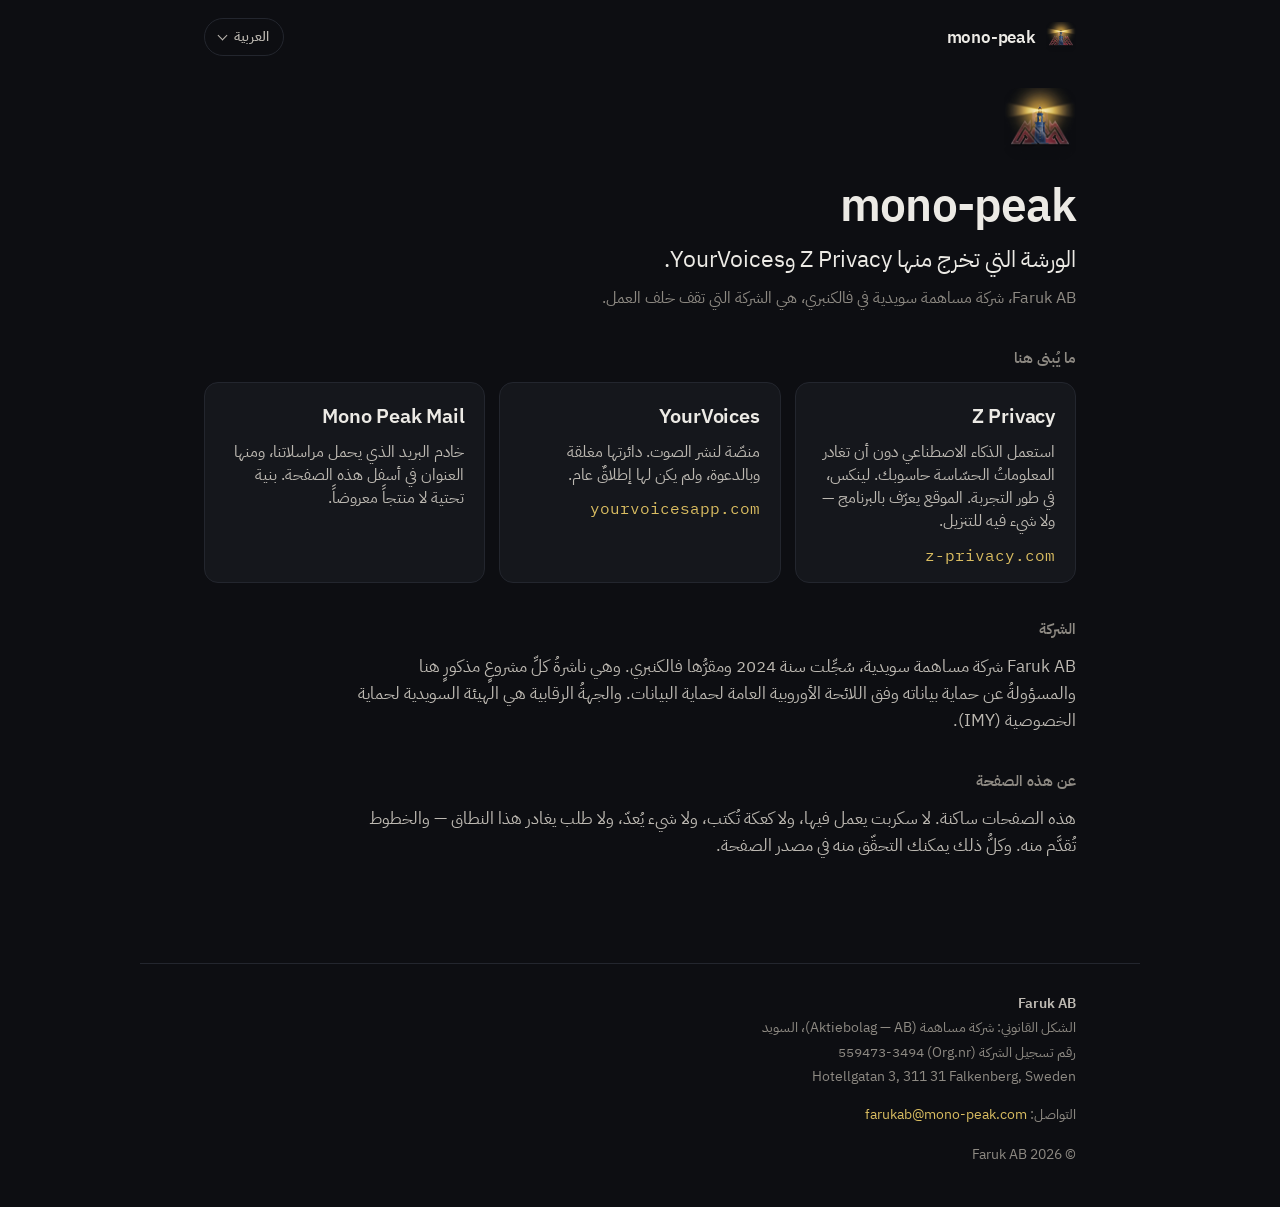
==== site/ar/index.html @ 81254106 "mono-peak.com: the company's front door, in four languages Faruk AB is the company, mono-peak is the" ====
<!doctype html>
<html lang="ar" dir="rtl">
<head>
<meta charset="utf-8">
<meta name="viewport" content="width=device-width, initial-scale=1">
<title>mono-peak — الورشة التي تخرج منها Z Privacy وYourVoices</title>
<meta name="description" content="mono-peak هو الاسم الذي يُبنى تحته العمل. Faruk AB، شركة مساهمة سويدية في فالكنبري، هي الشركة التي تقف خلف Z Privacy وYourVoices.">
<meta name="referrer" content="no-referrer">
<link rel="icon" href="../assets/logo-mark-32.png" sizes="32x32" type="image/png">
<link rel="icon" href="../assets/logo-mark-64.png" sizes="64x64" type="image/png">
<link rel="apple-touch-icon" href="../assets/logo-mark-180.png">
<link rel="stylesheet" href="../assets/fonts.css">
<link rel="stylesheet" href="../assets/site.css">
<link rel="canonical" href="https://mono-peak.com/ar/">
<link rel="alternate" hreflang="sv" href="/sv/">
<link rel="alternate" hreflang="en" href="/en/">
<link rel="alternate" hreflang="de" href="/de/">
<link rel="alternate" hreflang="ar" href="/ar/">
<link rel="alternate" hreflang="x-default" href="/">
</head>
<body>
<header class="top">
  <a class="mark" href="/ar/"><span class="mi"><img src="../assets/logo-mark-192.png" width="50" height="50" alt="" aria-hidden="true"></span><span class="wm" lang="en" dir="ltr">mono-peak</span></a>
  <nav class="menus" aria-label="اللغة">
    <details class="menu" name="topmenu">
      <summary lang="ar">العربية</summary>
      <div class="menu-panel"><a class="menu-item" href="/sv/" lang="sv" hreflang="sv">Svenska</a><a class="menu-item" href="/en/" lang="en" hreflang="en">English</a><a class="menu-item" href="/de/" lang="de" hreflang="de">Deutsch</a><a class="menu-item on" href="/ar/" lang="ar" hreflang="ar" dir="rtl" aria-current="page">العربية</a></div>
    </details>
  </nav>
</header>
<main>
<section class="hero">
  <span class="hero-mark"><img src="../assets/logo-mark-512.png" width="120" height="120" alt="mono-peak"></span>
  <h1 lang="en">mono-peak</h1>
  <p class="hero-idea">الورشة التي تخرج منها Z Privacy وYourVoices.</p>
  <p class="hero-word">‏Faruk AB، شركة مساهمة سويدية في فالكنبري، هي الشركة التي تقف خلف العمل.</p>
</section>
<section id="projects">
  <h2>ما يُبنى هنا</h2>
  <div class="projs">
  <article class="proj">
    <h3><a href="https://z-privacy.com/" rel="noopener">Z Privacy</a></h3>
    <p>استعمل الذكاء الاصطناعي دون أن تغادر المعلوماتُ الحسّاسة حاسوبك. لينكس، في طور التجربة. الموقع يعرّف بالبرنامج — ولا شيء فيه للتنزيل.</p>
    <p class="where"><a href="https://z-privacy.com/" rel="noopener" dir="ltr">z-privacy.com</a></p>
  </article>
  <article class="proj">
    <h3><a href="https://yourvoicesapp.com/" rel="noopener">YourVoices</a></h3>
    <p>منصّة لنشر الصوت. دائرتها مغلقة وبالدعوة، ولم يكن لها إطلاقٌ عام.</p>
    <p class="where"><a href="https://yourvoicesapp.com/" rel="noopener" dir="ltr">yourvoicesapp.com</a></p>
  </article>
  <article class="proj">
    <h3>Mono Peak Mail</h3>
    <p>خادم البريد الذي يحمل مراسلاتنا، ومنها العنوان في أسفل هذه الصفحة. بنية تحتية لا منتجاً معروضاً.</p>
  </article>
  </div>
</section>
<section id="company">
  <h2>الشركة</h2>
  <p class="lead">‏Faruk AB شركة مساهمة سويدية، سُجِّلت سنة 2024 ومقرُّها فالكنبري. وهي ناشرةُ كلِّ مشروعٍ مذكورٍ هنا والمسؤولةُ عن حماية بياناته وفق اللائحة الأوروبية العامة لحماية البيانات. والجهةُ الرقابية هي الهيئة السويدية لحماية الخصوصية (IMY).</p>
</section>
<section id="thissite">
  <h2>عن هذه الصفحة</h2>
  <p class="lead">هذه الصفحات ساكنة. لا سكربت يعمل فيها، ولا كعكة تُكتب، ولا شيء يُعدّ، ولا طلب يغادر هذا النطاق — والخطوط تُقدَّم منه. وكلُّ ذلك يمكنك التحقّق منه في مصدر الصفحة.</p>
</section>
</main>
<footer>
  <div class="legal"><div>Faruk AB</div><div>الشكل القانوني: شركة مساهمة (Aktiebolag — AB)، السويد</div><div>رقم تسجيل الشركة (Org.nr) 559473-3494</div><div>Hotellgatan 3, 311 31 Falkenberg, Sweden</div></div>
  <p class="legal-contact">التواصل: <a href="mailto:farukab@mono-peak.com" dir="ltr">farukab@mono-peak.com</a></p>
  <p class="copy">© 2026 Faruk AB</p>
</footer>
</body>
</html>
---- site/assets/fonts.css ----
/* Self-hosted. Generated from Google Fonts CSS, then every file fetched and
   rewritten to a local path: this page makes no request to any third party.
   Newsreader, IBM Plex Sans, IBM Plex Sans Arabic, IBM Plex Mono — SIL Open Font License 1.1. */
/* vietnamese */
@font-face {
  font-family: 'Newsreader';
  font-style: normal;
  font-weight: 400;
  font-display: swap;
  src: url(./fonts/cY9AfjOCX1hbuyalUrK439HyjJBG-1c520e8540.woff2) format('woff2');
  unicode-range: U+0102-0103, U+0110-0111, U+0128-0129, U+0168-0169, U+01A0-01A1, U+01AF-01B0, U+0300-0301, U+0303-0304, U+0308-0309, U+0323, U+0329, U+1EA0-1EF9, U+20AB;
}
/* latin-ext */
@font-face {
  font-family: 'Newsreader';
  font-style: normal;
  font-weight: 400;
  font-display: swap;
  src: url(./fonts/cY9AfjOCX1hbuyalUrK439DyjJBG-a6a2a4bf8d.woff2) format('woff2');
  unicode-range: U+0100-02BA, U+02BD-02C5, U+02C7-02CC, U+02CE-02D7, U+02DD-02FF, U+0304, U+0308, U+0329, U+1D00-1DBF, U+1E00-1E9F, U+1EF2-1EFF, U+2020, U+20A0-20AB, U+20AD-20C0, U+2113, U+2C60-2C7F, U+A720-A7FF;
}
/* latin */
@font-face {
  font-family: 'Newsreader';
  font-style: normal;
  font-weight: 400;
  font-display: swap;
  src: url(./fonts/cY9AfjOCX1hbuyalUrK4397yjA-f24c321523.woff2) format('woff2');
  unicode-range: U+0000-00FF, U+0131, U+0152-0153, U+02BB-02BC, U+02C6, U+02DA, U+02DC, U+0304, U+0308, U+0329, U+2000-206F, U+20AC, U+2122, U+2191, U+2193, U+2212, U+2215, U+FEFF, U+FFFD;
}
/* vietnamese */
@font-face {
  font-family: 'Newsreader';
  font-style: normal;
  font-weight: 600;
  font-display: swap;
  src: url(./fonts/cY9AfjOCX1hbuyalUrK439HyjJBG-1c520e8540.woff2) format('woff2');
  unicode-range: U+0102-0103, U+0110-0111, U+0128-0129, U+0168-0169, U+01A0-01A1, U+01AF-01B0, U+0300-0301, U+0303-0304, U+0308-0309, U+0323, U+0329, U+1EA0-1EF9, U+20AB;
}
/* latin-ext */
@font-face {
  font-family: 'Newsreader';
  font-style: normal;
  font-weight: 600;
  font-display: swap;
  src: url(./fonts/cY9AfjOCX1hbuyalUrK439DyjJBG-a6a2a4bf8d.woff2) format('woff2');
  unicode-range: U+0100-02BA, U+02BD-02C5, U+02C7-02CC, U+02CE-02D7, U+02DD-02FF, U+0304, U+0308, U+0329, U+1D00-1DBF, U+1E00-1E9F, U+1EF2-1EFF, U+2020, U+20A0-20AB, U+20AD-20C0, U+2113, U+2C60-2C7F, U+A720-A7FF;
}
/* latin */
@font-face {
  font-family: 'Newsreader';
  font-style: normal;
  font-weight: 600;
  font-display: swap;
  src: url(./fonts/cY9AfjOCX1hbuyalUrK4397yjA-f24c321523.woff2) format('woff2');
  unicode-range: U+0000-00FF, U+0131, U+0152-0153, U+02BB-02BC, U+02C6, U+02DA, U+02DC, U+0304, U+0308, U+0329, U+2000-206F, U+20AC, U+2122, U+2191, U+2193, U+2212, U+2215, U+FEFF, U+FFFD;
}

/* cyrillic-ext */
@font-face {
  font-family: 'IBM Plex Sans';
  font-style: normal;
  font-weight: 400;
  font-stretch: 100%;
  font-display: swap;
  src: url(./fonts/zYXzKVElMYYaJe8bpLHnCwDKr932-G7dytD-Dmu1syxTKYbABA-a6dd227681.woff2) format('woff2');
  unicode-range: U+0460-052F, U+1C80-1C8A, U+20B4, U+2DE0-2DFF, U+A640-A69F, U+FE2E-FE2F;
}
/* cyrillic */
@font-face {
  font-family: 'IBM Plex Sans';
  font-style: normal;
  font-weight: 400;
  font-stretch: 100%;
  font-display: swap;
  src: url(./fonts/zYXzKVElMYYaJe8bpLHnCwDKr932-G7dytD-Dmu1syxaKYbABA-0564cf0e90.woff2) format('woff2');
  unicode-range: U+0301, U+0400-045F, U+0490-0491, U+04B0-04B1, U+2116;
}
/* greek */
@font-face {
  font-family: 'IBM Plex Sans';
  font-style: normal;
  font-weight: 400;
  font-stretch: 100%;
  font-display: swap;
  src: url(./fonts/zYXzKVElMYYaJe8bpLHnCwDKr932-G7dytD-Dmu1syxdKYbABA-92e63ec106.woff2) format('woff2');
  unicode-range: U+0370-0377, U+037A-037F, U+0384-038A, U+038C, U+038E-03A1, U+03A3-03FF;
}
/* vietnamese */
@font-face {
  font-family: 'IBM Plex Sans';
  font-style: normal;
  font-weight: 400;
  font-stretch: 100%;
  font-display: swap;
  src: url(./fonts/zYXzKVElMYYaJe8bpLHnCwDKr932-G7dytD-Dmu1syxRKYbABA-c73940f4fb.woff2) format('woff2');
  unicode-range: U+0102-0103, U+0110-0111, U+0128-0129, U+0168-0169, U+01A0-01A1, U+01AF-01B0, U+0300-0301, U+0303-0304, U+0308-0309, U+0323, U+0329, U+1EA0-1EF9, U+20AB;
}
/* latin-ext */
@font-face {
  font-family: 'IBM Plex Sans';
  font-style: normal;
  font-weight: 400;
  font-stretch: 100%;
  font-display: swap;
  src: url(./fonts/zYXzKVElMYYaJe8bpLHnCwDKr932-G7dytD-Dmu1syxQKYbABA-632855d1d7.woff2) format('woff2');
  unicode-range: U+0100-02BA, U+02BD-02C5, U+02C7-02CC, U+02CE-02D7, U+02DD-02FF, U+0304, U+0308, U+0329, U+1D00-1DBF, U+1E00-1E9F, U+1EF2-1EFF, U+2020, U+20A0-20AB, U+20AD-20C0, U+2113, U+2C60-2C7F, U+A720-A7FF;
}
/* latin */
@font-face {
  font-family: 'IBM Plex Sans';
  font-style: normal;
  font-weight: 400;
  font-stretch: 100%;
  font-display: swap;
  src: url(./fonts/zYXzKVElMYYaJe8bpLHnCwDKr932-G7dytD-Dmu1syxeKYY-868a235a9c.woff2) format('woff2');
  unicode-range: U+0000-00FF, U+0131, U+0152-0153, U+02BB-02BC, U+02C6, U+02DA, U+02DC, U+0304, U+0308, U+0329, U+2000-206F, U+20AC, U+2122, U+2191, U+2193, U+2212, U+2215, U+FEFF, U+FFFD;
}
/* cyrillic-ext */
@font-face {
  font-family: 'IBM Plex Sans';
  font-style: normal;
  font-weight: 500;
  font-stretch: 100%;
  font-display: swap;
  src: url(./fonts/zYXzKVElMYYaJe8bpLHnCwDKr932-G7dytD-Dmu1syxTKYbABA-a6dd227681.woff2) format('woff2');
  unicode-range: U+0460-052F, U+1C80-1C8A, U+20B4, U+2DE0-2DFF, U+A640-A69F, U+FE2E-FE2F;
}
/* cyrillic */
@font-face {
  font-family: 'IBM Plex Sans';
  font-style: normal;
  font-weight: 500;
  font-stretch: 100%;
  font-display: swap;
  src: url(./fonts/zYXzKVElMYYaJe8bpLHnCwDKr932-G7dytD-Dmu1syxaKYbABA-0564cf0e90.woff2) format('woff2');
  unicode-range: U+0301, U+0400-045F, U+0490-0491, U+04B0-04B1, U+2116;
}
/* greek */
@font-face {
  font-family: 'IBM Plex Sans';
  font-style: normal;
  font-weight: 500;
  font-stretch: 100%;
  font-display: swap;
  src: url(./fonts/zYXzKVElMYYaJe8bpLHnCwDKr932-G7dytD-Dmu1syxdKYbABA-92e63ec106.woff2) format('woff2');
  unicode-range: U+0370-0377, U+037A-037F, U+0384-038A, U+038C, U+038E-03A1, U+03A3-03FF;
}
/* vietnamese */
@font-face {
  font-family: 'IBM Plex Sans';
  font-style: normal;
  font-weight: 500;
  font-stretch: 100%;
  font-display: swap;
  src: url(./fonts/zYXzKVElMYYaJe8bpLHnCwDKr932-G7dytD-Dmu1syxRKYbABA-c73940f4fb.woff2) format('woff2');
  unicode-range: U+0102-0103, U+0110-0111, U+0128-0129, U+0168-0169, U+01A0-01A1, U+01AF-01B0, U+0300-0301, U+0303-0304, U+0308-0309, U+0323, U+0329, U+1EA0-1EF9, U+20AB;
}
/* latin-ext */
@font-face {
  font-family: 'IBM Plex Sans';
  font-style: normal;
  font-weight: 500;
  font-stretch: 100%;
  font-display: swap;
  src: url(./fonts/zYXzKVElMYYaJe8bpLHnCwDKr932-G7dytD-Dmu1syxQKYbABA-632855d1d7.woff2) format('woff2');
  unicode-range: U+0100-02BA, U+02BD-02C5, U+02C7-02CC, U+02CE-02D7, U+02DD-02FF, U+0304, U+0308, U+0329, U+1D00-1DBF, U+1E00-1E9F, U+1EF2-1EFF, U+2020, U+20A0-20AB, U+20AD-20C0, U+2113, U+2C60-2C7F, U+A720-A7FF;
}
/* latin */
@font-face {
  font-family: 'IBM Plex Sans';
  font-style: normal;
  font-weight: 500;
  font-stretch: 100%;
  font-display: swap;
  src: url(./fonts/zYXzKVElMYYaJe8bpLHnCwDKr932-G7dytD-Dmu1syxeKYY-868a235a9c.woff2) format('woff2');
  unicode-range: U+0000-00FF, U+0131, U+0152-0153, U+02BB-02BC, U+02C6, U+02DA, U+02DC, U+0304, U+0308, U+0329, U+2000-206F, U+20AC, U+2122, U+2191, U+2193, U+2212, U+2215, U+FEFF, U+FFFD;
}
/* cyrillic-ext */
@font-face {
  font-family: 'IBM Plex Sans';
  font-style: normal;
  font-weight: 600;
  font-stretch: 100%;
  font-display: swap;
  src: url(./fonts/zYXzKVElMYYaJe8bpLHnCwDKr932-G7dytD-Dmu1syxTKYbABA-a6dd227681.woff2) format('woff2');
  unicode-range: U+0460-052F, U+1C80-1C8A, U+20B4, U+2DE0-2DFF, U+A640-A69F, U+FE2E-FE2F;
}
/* cyrillic */
@font-face {
  font-family: 'IBM Plex Sans';
  font-style: normal;
  font-weight: 600;
  font-stretch: 100%;
  font-display: swap;
  src: url(./fonts/zYXzKVElMYYaJe8bpLHnCwDKr932-G7dytD-Dmu1syxaKYbABA-0564cf0e90.woff2) format('woff2');
  unicode-range: U+0301, U+0400-045F, U+0490-0491, U+04B0-04B1, U+2116;
}
/* greek */
@font-face {
  font-family: 'IBM Plex Sans';
  font-style: normal;
  font-weight: 600;
  font-stretch: 100%;
  font-display: swap;
  src: url(./fonts/zYXzKVElMYYaJe8bpLHnCwDKr932-G7dytD-Dmu1syxdKYbABA-92e63ec106.woff2) format('woff2');
  unicode-range: U+0370-0377, U+037A-037F, U+0384-038A, U+038C, U+038E-03A1, U+03A3-03FF;
}
/* vietnamese */
@font-face {
  font-family: 'IBM Plex Sans';
  font-style: normal;
  font-weight: 600;
  font-stretch: 100%;
  font-display: swap;
  src: url(./fonts/zYXzKVElMYYaJe8bpLHnCwDKr932-G7dytD-Dmu1syxRKYbABA-c73940f4fb.woff2) format('woff2');
  unicode-range: U+0102-0103, U+0110-0111, U+0128-0129, U+0168-0169, U+01A0-01A1, U+01AF-01B0, U+0300-0301, U+0303-0304, U+0308-0309, U+0323, U+0329, U+1EA0-1EF9, U+20AB;
}
/* latin-ext */
@font-face {
  font-family: 'IBM Plex Sans';
  font-style: normal;
  font-weight: 600;
  font-stretch: 100%;
  font-display: swap;
  src: url(./fonts/zYXzKVElMYYaJe8bpLHnCwDKr932-G7dytD-Dmu1syxQKYbABA-632855d1d7.woff2) format('woff2');
  unicode-range: U+0100-02BA, U+02BD-02C5, U+02C7-02CC, U+02CE-02D7, U+02DD-02FF, U+0304, U+0308, U+0329, U+1D00-1DBF, U+1E00-1E9F, U+1EF2-1EFF, U+2020, U+20A0-20AB, U+20AD-20C0, U+2113, U+2C60-2C7F, U+A720-A7FF;
}
/* latin */
@font-face {
  font-family: 'IBM Plex Sans';
  font-style: normal;
  font-weight: 600;
  font-stretch: 100%;
  font-display: swap;
  src: url(./fonts/zYXzKVElMYYaJe8bpLHnCwDKr932-G7dytD-Dmu1syxeKYY-868a235a9c.woff2) format('woff2');
  unicode-range: U+0000-00FF, U+0131, U+0152-0153, U+02BB-02BC, U+02C6, U+02DA, U+02DC, U+0304, U+0308, U+0329, U+2000-206F, U+20AC, U+2122, U+2191, U+2193, U+2212, U+2215, U+FEFF, U+FFFD;
}

/* arabic */
@font-face {
  font-family: 'IBM Plex Sans Arabic';
  font-style: normal;
  font-weight: 400;
  font-display: swap;
  src: url(./fonts/Qw3CZRtWPQCuHme67tEYUIx3Kh0PHR9N6Ys43PWrfQ-e55808264f.woff2) format('woff2');
  unicode-range: U+0600-06FF, U+0750-077F, U+0870-088E, U+0890-0891, U+0897-08E1, U+08E3-08FF, U+200C-200E, U+2010-2011, U+204F, U+2E41, U+FB50-FDFF, U+FE70-FE74, U+FE76-FEFC, U+102E0-102FB, U+10E60-10E7E, U+10EC2-10EC4, U+10EFC-10EFF, U+1EE00-1EE03, U+1EE05-1EE1F, U+1EE21-1EE22, U+1EE24, U+1EE27, U+1EE29-1EE32, U+1EE34-1EE37, U+1EE39, U+1EE3B, U+1EE42, U+1EE47, U+1EE49, U+1EE4B, U+1EE4D-1EE4F, U+1EE51-1EE52, U+1EE54, U+1EE57, U+1EE59, U+1EE5B, U+1EE5D, U+1EE5F, U+1EE61-1EE62, U+1EE64, U+1EE67-1EE6A, U+1EE6C-1EE72, U+1EE74-1EE77, U+1EE79-1EE7C, U+1EE7E, U+1EE80-1EE89, U+1EE8B-1EE9B, U+1EEA1-1EEA3, U+1EEA5-1EEA9, U+1EEAB-1EEBB, U+1EEF0-1EEF1;
}
/* cyrillic-ext */
@font-face {
  font-family: 'IBM Plex Sans Arabic';
  font-style: normal;
  font-weight: 400;
  font-display: swap;
  src: url(./fonts/Qw3CZRtWPQCuHme67tEYUIx3Kh0PHR9N6Ysw3PWrfQ-fe99832443.woff2) format('woff2');
  unicode-range: U+0460-052F, U+1C80-1C8A, U+20B4, U+2DE0-2DFF, U+A640-A69F, U+FE2E-FE2F;
}
/* latin-ext */
@font-face {
  font-family: 'IBM Plex Sans Arabic';
  font-style: normal;
  font-weight: 400;
  font-display: swap;
  src: url(./fonts/Qw3CZRtWPQCuHme67tEYUIx3Kh0PHR9N6Ysz3PWrfQ-a9185001b7.woff2) format('woff2');
  unicode-range: U+0100-02BA, U+02BD-02C5, U+02C7-02CC, U+02CE-02D7, U+02DD-02FF, U+0304, U+0308, U+0329, U+1D00-1DBF, U+1E00-1E9F, U+1EF2-1EFF, U+2020, U+20A0-20AB, U+20AD-20C0, U+2113, U+2C60-2C7F, U+A720-A7FF;
}
/* latin */
@font-face {
  font-family: 'IBM Plex Sans Arabic';
  font-style: normal;
  font-weight: 400;
  font-display: swap;
  src: url(./fonts/Qw3CZRtWPQCuHme67tEYUIx3Kh0PHR9N6Ys93PU-5d0529032f.woff2) format('woff2');
  unicode-range: U+0000-00FF, U+0131, U+0152-0153, U+02BB-02BC, U+02C6, U+02DA, U+02DC, U+0304, U+0308, U+0329, U+2000-206F, U+20AC, U+2122, U+2191, U+2193, U+2212, U+2215, U+FEFF, U+FFFD;
}
/* arabic */
@font-face {
  font-family: 'IBM Plex Sans Arabic';
  font-style: normal;
  font-weight: 500;
  font-display: swap;
  src: url(./fonts/Qw3NZRtWPQCuHme67tEYUIx3Kh0PHR9N6YPO_-CRXMR5Kw-215a0591c7.woff2) format('woff2');
  unicode-range: U+0600-06FF, U+0750-077F, U+0870-088E, U+0890-0891, U+0897-08E1, U+08E3-08FF, U+200C-200E, U+2010-2011, U+204F, U+2E41, U+FB50-FDFF, U+FE70-FE74, U+FE76-FEFC, U+102E0-102FB, U+10E60-10E7E, U+10EC2-10EC4, U+10EFC-10EFF, U+1EE00-1EE03, U+1EE05-1EE1F, U+1EE21-1EE22, U+1EE24, U+1EE27, U+1EE29-1EE32, U+1EE34-1EE37, U+1EE39, U+1EE3B, U+1EE42, U+1EE47, U+1EE49, U+1EE4B, U+1EE4D-1EE4F, U+1EE51-1EE52, U+1EE54, U+1EE57, U+1EE59, U+1EE5B, U+1EE5D, U+1EE5F, U+1EE61-1EE62, U+1EE64, U+1EE67-1EE6A, U+1EE6C-1EE72, U+1EE74-1EE77, U+1EE79-1EE7C, U+1EE7E, U+1EE80-1EE89, U+1EE8B-1EE9B, U+1EEA1-1EEA3, U+1EEA5-1EEA9, U+1EEAB-1EEBB, U+1EEF0-1EEF1;
}
/* cyrillic-ext */
@font-face {
  font-family: 'IBM Plex Sans Arabic';
  font-style: normal;
  font-weight: 500;
  font-display: swap;
  src: url(./fonts/Qw3NZRtWPQCuHme67tEYUIx3Kh0PHR9N6YPO_-CZXMR5Kw-f4165af5fe.woff2) format('woff2');
  unicode-range: U+0460-052F, U+1C80-1C8A, U+20B4, U+2DE0-2DFF, U+A640-A69F, U+FE2E-FE2F;
}
/* latin-ext */
@font-face {
  font-family: 'IBM Plex Sans Arabic';
  font-style: normal;
  font-weight: 500;
  font-display: swap;
  src: url(./fonts/Qw3NZRtWPQCuHme67tEYUIx3Kh0PHR9N6YPO_-CaXMR5Kw-6e5f25ddcf.woff2) format('woff2');
  unicode-range: U+0100-02BA, U+02BD-02C5, U+02C7-02CC, U+02CE-02D7, U+02DD-02FF, U+0304, U+0308, U+0329, U+1D00-1DBF, U+1E00-1E9F, U+1EF2-1EFF, U+2020, U+20A0-20AB, U+20AD-20C0, U+2113, U+2C60-2C7F, U+A720-A7FF;
}
/* latin */
@font-face {
  font-family: 'IBM Plex Sans Arabic';
  font-style: normal;
  font-weight: 500;
  font-display: swap;
  src: url(./fonts/Qw3NZRtWPQCuHme67tEYUIx3Kh0PHR9N6YPO_-CUXMQ-9b30723842.woff2) format('woff2');
  unicode-range: U+0000-00FF, U+0131, U+0152-0153, U+02BB-02BC, U+02C6, U+02DA, U+02DC, U+0304, U+0308, U+0329, U+2000-206F, U+20AC, U+2122, U+2191, U+2193, U+2212, U+2215, U+FEFF, U+FFFD;
}
/* arabic */
@font-face {
  font-family: 'IBM Plex Sans Arabic';
  font-style: normal;
  font-weight: 600;
  font-display: swap;
  src: url(./fonts/Qw3NZRtWPQCuHme67tEYUIx3Kh0PHR9N6YPi-OCRXMR5Kw-035d74b2ed.woff2) format('woff2');
  unicode-range: U+0600-06FF, U+0750-077F, U+0870-088E, U+0890-0891, U+0897-08E1, U+08E3-08FF, U+200C-200E, U+2010-2011, U+204F, U+2E41, U+FB50-FDFF, U+FE70-FE74, U+FE76-FEFC, U+102E0-102FB, U+10E60-10E7E, U+10EC2-10EC4, U+10EFC-10EFF, U+1EE00-1EE03, U+1EE05-1EE1F, U+1EE21-1EE22, U+1EE24, U+1EE27, U+1EE29-1EE32, U+1EE34-1EE37, U+1EE39, U+1EE3B, U+1EE42, U+1EE47, U+1EE49, U+1EE4B, U+1EE4D-1EE4F, U+1EE51-1EE52, U+1EE54, U+1EE57, U+1EE59, U+1EE5B, U+1EE5D, U+1EE5F, U+1EE61-1EE62, U+1EE64, U+1EE67-1EE6A, U+1EE6C-1EE72, U+1EE74-1EE77, U+1EE79-1EE7C, U+1EE7E, U+1EE80-1EE89, U+1EE8B-1EE9B, U+1EEA1-1EEA3, U+1EEA5-1EEA9, U+1EEAB-1EEBB, U+1EEF0-1EEF1;
}
/* cyrillic-ext */
@font-face {
  font-family: 'IBM Plex Sans Arabic';
  font-style: normal;
  font-weight: 600;
  font-display: swap;
  src: url(./fonts/Qw3NZRtWPQCuHme67tEYUIx3Kh0PHR9N6YPi-OCZXMR5Kw-a97c521ebc.woff2) format('woff2');
  unicode-range: U+0460-052F, U+1C80-1C8A, U+20B4, U+2DE0-2DFF, U+A640-A69F, U+FE2E-FE2F;
}
/* latin-ext */
@font-face {
  font-family: 'IBM Plex Sans Arabic';
  font-style: normal;
  font-weight: 600;
  font-display: swap;
  src: url(./fonts/Qw3NZRtWPQCuHme67tEYUIx3Kh0PHR9N6YPi-OCaXMR5Kw-18d7cee568.woff2) format('woff2');
  unicode-range: U+0100-02BA, U+02BD-02C5, U+02C7-02CC, U+02CE-02D7, U+02DD-02FF, U+0304, U+0308, U+0329, U+1D00-1DBF, U+1E00-1E9F, U+1EF2-1EFF, U+2020, U+20A0-20AB, U+20AD-20C0, U+2113, U+2C60-2C7F, U+A720-A7FF;
}
/* latin */
@font-face {
  font-family: 'IBM Plex Sans Arabic';
  font-style: normal;
  font-weight: 600;
  font-display: swap;
  src: url(./fonts/Qw3NZRtWPQCuHme67tEYUIx3Kh0PHR9N6YPi-OCUXMQ-0e94089077.woff2) format('woff2');
  unicode-range: U+0000-00FF, U+0131, U+0152-0153, U+02BB-02BC, U+02C6, U+02DA, U+02DC, U+0304, U+0308, U+0329, U+2000-206F, U+20AC, U+2122, U+2191, U+2193, U+2212, U+2215, U+FEFF, U+FFFD;
}

/* cyrillic-ext */
@font-face {
  font-family: 'IBM Plex Mono';
  font-style: normal;
  font-weight: 400;
  font-display: swap;
  src: url(./fonts/-F63fjptAgt5VM-kVkqdyU8n1iIq129k-64d42499a4.woff2) format('woff2');
  unicode-range: U+0460-052F, U+1C80-1C8A, U+20B4, U+2DE0-2DFF, U+A640-A69F, U+FE2E-FE2F;
}
/* cyrillic */
@font-face {
  font-family: 'IBM Plex Mono';
  font-style: normal;
  font-weight: 400;
  font-display: swap;
  src: url(./fonts/-F63fjptAgt5VM-kVkqdyU8n1isq129k-035f1b5c56.woff2) format('woff2');
  unicode-range: U+0301, U+0400-045F, U+0490-0491, U+04B0-04B1, U+2116;
}
/* vietnamese */
@font-face {
  font-family: 'IBM Plex Mono';
  font-style: normal;
  font-weight: 400;
  font-display: swap;
  src: url(./fonts/-F63fjptAgt5VM-kVkqdyU8n1iAq129k-264226c2a8.woff2) format('woff2');
  unicode-range: U+0102-0103, U+0110-0111, U+0128-0129, U+0168-0169, U+01A0-01A1, U+01AF-01B0, U+0300-0301, U+0303-0304, U+0308-0309, U+0323, U+0329, U+1EA0-1EF9, U+20AB;
}
/* latin-ext */
@font-face {
  font-family: 'IBM Plex Mono';
  font-style: normal;
  font-weight: 400;
  font-display: swap;
  src: url(./fonts/-F63fjptAgt5VM-kVkqdyU8n1iEq129k-1969f6ffdb.woff2) format('woff2');
  unicode-range: U+0100-02BA, U+02BD-02C5, U+02C7-02CC, U+02CE-02D7, U+02DD-02FF, U+0304, U+0308, U+0329, U+1D00-1DBF, U+1E00-1E9F, U+1EF2-1EFF, U+2020, U+20A0-20AB, U+20AD-20C0, U+2113, U+2C60-2C7F, U+A720-A7FF;
}
/* latin */
@font-face {
  font-family: 'IBM Plex Mono';
  font-style: normal;
  font-weight: 400;
  font-display: swap;
  src: url(./fonts/-F63fjptAgt5VM-kVkqdyU8n1i8q1w-e2661bcc0d.woff2) format('woff2');
  unicode-range: U+0000-00FF, U+0131, U+0152-0153, U+02BB-02BC, U+02C6, U+02DA, U+02DC, U+0304, U+0308, U+0329, U+2000-206F, U+20AC, U+2122, U+2191, U+2193, U+2212, U+2215, U+FEFF, U+FFFD;
}
/* cyrillic-ext */
@font-face {
  font-family: 'IBM Plex Mono';
  font-style: normal;
  font-weight: 500;
  font-display: swap;
  src: url(./fonts/-F6qfjptAgt5VM-kVkqdyU8n3twJwl1FgtIU-da78b4b316.woff2) format('woff2');
  unicode-range: U+0460-052F, U+1C80-1C8A, U+20B4, U+2DE0-2DFF, U+A640-A69F, U+FE2E-FE2F;
}
/* cyrillic */
@font-face {
  font-family: 'IBM Plex Mono';
  font-style: normal;
  font-weight: 500;
  font-display: swap;
  src: url(./fonts/-F6qfjptAgt5VM-kVkqdyU8n3twJwlRFgtIU-758b9f95f7.woff2) format('woff2');
  unicode-range: U+0301, U+0400-045F, U+0490-0491, U+04B0-04B1, U+2116;
}
/* vietnamese */
@font-face {
  font-family: 'IBM Plex Mono';
  font-style: normal;
  font-weight: 500;
  font-display: swap;
  src: url(./fonts/-F6qfjptAgt5VM-kVkqdyU8n3twJwl9FgtIU-baf63ee991.woff2) format('woff2');
  unicode-range: U+0102-0103, U+0110-0111, U+0128-0129, U+0168-0169, U+01A0-01A1, U+01AF-01B0, U+0300-0301, U+0303-0304, U+0308-0309, U+0323, U+0329, U+1EA0-1EF9, U+20AB;
}
/* latin-ext */
@font-face {
  font-family: 'IBM Plex Mono';
  font-style: normal;
  font-weight: 500;
  font-display: swap;
  src: url(./fonts/-F6qfjptAgt5VM-kVkqdyU8n3twJwl5FgtIU-93cfae71a5.woff2) format('woff2');
  unicode-range: U+0100-02BA, U+02BD-02C5, U+02C7-02CC, U+02CE-02D7, U+02DD-02FF, U+0304, U+0308, U+0329, U+1D00-1DBF, U+1E00-1E9F, U+1EF2-1EFF, U+2020, U+20A0-20AB, U+20AD-20C0, U+2113, U+2C60-2C7F, U+A720-A7FF;
}
/* latin */
@font-face {
  font-family: 'IBM Plex Mono';
  font-style: normal;
  font-weight: 500;
  font-display: swap;
  src: url(./fonts/-F6qfjptAgt5VM-kVkqdyU8n3twJwlBFgg-0bc96cd0d5.woff2) format('woff2');
  unicode-range: U+0000-00FF, U+0131, U+0152-0153, U+02BB-02BC, U+02C6, U+02DA, U+02DC, U+0304, U+0308, U+0329, U+2000-206F, U+20AC, U+2122, U+2191, U+2193, U+2212, U+2215, U+FEFF, U+FFFD;
}
---- site/assets/site.css ----
/* mono-peak.com — the company's front door.
   No JavaScript. No third-party request: the fonts are served from here.
   Logical properties throughout, so Arabic is the same design mirrored,
   not a translation laid over a left-to-right layout.

   The page is dark because the mark is. `logo-mark-512.png` carries an opaque
   ground of its own, so a light page would show it as a black square; --ground
   is that file's own pixel, read out of it rather than chosen:
       (2,2) = rgb(13, 14, 18) = #0D0E12
   The accents are sampled the same way — the beam, the peaks, the tower. */

:root {
  --ground: #0D0E12;   /* the mark's own ground, pixel (2,2) */
  --card:   #15171C;
  --card2:  #1A1D24;
  --ink:    #ECEAE5;
  --ink2:   #BDB9B2;
  --muted:  #8E8A83;
  --gold:   #DABD61;   /* the beam, pixel (200,195) */
  --gold-l: #ECD68F;
  --crim:   #61262C;   /* the peaks, pixel (200,300) */
  --line:   #23262E;
  --line2:  #1B1E25;
  --sans: 'IBM Plex Sans', system-ui, -apple-system, sans-serif;
  --arab: 'IBM Plex Sans Arabic', 'IBM Plex Sans', system-ui, sans-serif;
  --mono: 'IBM Plex Mono', ui-monospace, SFMono-Regular, monospace;
  --disp: Newsreader, Georgia, 'Times New Roman', serif;
  --pad: clamp(20px, 5vw, 96px);
}

* { box-sizing: border-box; }
html { -webkit-text-size-adjust: 100%; }

body {
  margin: 0;
  background: var(--ground);
  color: var(--ink);
  font-family: var(--sans);
  font-size: 17px;
  line-height: 1.6;
}
html[lang="ar"] body { font-family: var(--arab); }

main, header.top, footer {
  max-width: 1000px;
  margin-inline: auto;
  padding-inline: var(--pad);
}

a { color: var(--gold); text-decoration: none; }
a:hover, a:focus-visible { color: var(--gold-l); text-decoration: underline; }
:focus-visible { outline: 2px solid var(--gold); outline-offset: 3px; border-radius: 4px; }

/* ---------------------------------------------------------------- the top */
header.top {
  display: flex; align-items: center; justify-content: space-between;
  gap: 16px; flex-wrap: wrap;
  padding-block: 18px;
}
.mark { display: inline-flex; align-items: center; gap: 10px; color: var(--ink); }
.mark:hover { text-decoration: none; color: var(--ink); }
/* The mark is 512px of artwork with roughly a third of it empty ground, so
   shrunk to 30px it reads as a smudge. These boxes crop the ground away and
   show the lighthouse larger, without cutting a second version of a picture
   that is the company's own. */
.mi { display: block; inline-size: 30px; block-size: 30px; overflow: hidden; border-radius: 7px; }
.mi img { display: block; margin: -10px; }
.wm { font-weight: 600; font-size: 17px; letter-spacing: -0.01em; }

.menus { display: flex; align-items: center; gap: 6px; flex-wrap: wrap; }
.menu { position: relative; }
.menu > summary {
  list-style: none; cursor: pointer;
  display: inline-flex; align-items: center; gap: 8px;
  min-block-size: 38px; padding: 7px 14px; border-radius: 999px;
  font-size: 14px; font-weight: 500; color: var(--ink2);
  border: 1px solid var(--line);
}
.menu > summary::-webkit-details-marker { display: none; }
.menu > summary::after {
  content: ""; inline-size: 6px; block-size: 6px; margin-block-start: -3px;
  /* Physical borders on purpose, the lesson the Z site paid for: logical ones
     are right for layout and wrong for a glyph — `border-inline-end` is the
     LEFT border in Arabic, so a chevron built from it points sideways there.
     A chevron meaning «this opens downwards» does not mirror. */
  border-right: 1.5px solid currentColor;
  border-bottom: 1.5px solid currentColor;
  transform: rotate(45deg);
}
.menu > summary:hover { background: var(--card2); color: var(--ink); }
.menu[open] > summary { background: var(--card2); color: var(--ink); font-weight: 600; }
.menu[open] > summary::after { margin-block-start: 3px; transform: rotate(-135deg); }
.menu > summary[lang="ar"] { font-family: var(--arab); }

.menu-panel {
  position: absolute; z-index: 20;
  inset-inline-end: 0; inset-block-start: calc(100% + 9px);
  min-inline-size: 196px; padding: 7px;
  background: var(--card); border: 1px solid var(--line);
  border-radius: 12px; box-shadow: 0 14px 38px rgba(0, 0, 0, 0.55);
}
.menu-item {
  display: block; padding: 9px 12px; border-radius: 8px;
  font-size: 15px; color: var(--ink); white-space: nowrap;
}
.menu-item:hover { background: var(--card2); text-decoration: none; color: var(--ink); }
.menu-item.on { font-weight: 600; background: var(--card2); color: var(--gold); }
.menu-item[lang="ar"] { font-family: var(--arab); }

/* ---------------------------------------------------------------- the hero */
.hero { padding-block-start: clamp(12px, 1.6vw, 14px); }
.hero-mark { display: block; inline-size: 72px; block-size: 72px; overflow: hidden; border-radius: 15px; }
.hero-mark img { display: block; margin: -24px; }
.hero-mark.big { inline-size: 128px; block-size: 128px; border-radius: 22px; }
.hero-mark.big img { margin: -42px; }
h1 {
  margin: clamp(18px, 2.2vw, 22px) 0 0;
  font-family: var(--disp);
  font-size: clamp(38px, 4.8vw, 46px);
  font-weight: 600; line-height: 1.04; letter-spacing: -0.02em;
}
html[lang="ar"] h1 { font-family: var(--arab); }
.hero-idea {
  margin: clamp(11px, 1.4vw, 15px) 0 0;
  max-inline-size: 48ch;
  font-size: clamp(19px, 2.1vw, 23px);
  line-height: 1.3; color: var(--ink);
}
.hero-word {
  margin: 11px 0 0; max-inline-size: 58ch;
  font-size: 16px; color: var(--muted);
}

/* ---------------------------------------------------------------- sections */
section + section { margin-block-start: clamp(30px, 3.1vw, 34px); }
h2 {
  margin: 0 0 12px;
  font-size: 13px; font-weight: 600; letter-spacing: 0.1em;
  text-transform: uppercase; color: var(--muted);
}
html[lang="ar"] h2 { font-family: var(--arab); text-transform: none; letter-spacing: 0; font-size: 15px; }
.lead { margin: 0; max-inline-size: 72ch; color: var(--ink2); }

.projs { display: grid; gap: 14px; grid-template-columns: repeat(auto-fit, minmax(270px, 1fr)); }
.proj {
  padding: 17px 20px 15px;
  background: var(--card); border: 1px solid var(--line); border-radius: 14px;
}
.proj h3 {
  margin: 0 0 8px; font-size: 20px; font-weight: 600; letter-spacing: -0.01em;
  font-family: var(--sans);
}
.proj h3 a { color: var(--ink); }
.proj h3 a:hover { color: var(--gold); text-decoration: none; }
.proj p { margin: 0; color: var(--ink2); font-size: 15.5px; line-height: 1.5; }
.where { margin-block-start: 11px !important; font-family: var(--mono); font-size: 13px; }

/* ---------------------------------------------------------------- chooser */
body.chooser main { padding-block-start: clamp(28px, 6vw, 64px); }
.cards {
  display: grid; gap: 12px; margin-block-start: clamp(24px, 4vw, 38px);
  grid-template-columns: repeat(auto-fit, minmax(185px, 1fr));
}
.card {
  display: block; padding: 18px 20px;
  background: var(--card); border: 1px solid var(--line); border-radius: 14px;
  color: var(--ink);
}
.card:hover { border-color: var(--gold); text-decoration: none; }
.cl { display: block; font-size: 17px; font-weight: 600; }
.ci { display: block; margin-block-start: 7px; font-size: 14px; color: var(--muted); line-height: 1.45; }
.card[lang="ar"] .cl, .card[lang="ar"] .ci { font-family: var(--arab); }
.links {
  display: flex; flex-wrap: wrap; align-items: center; gap: 10px;
  margin-block-start: clamp(22px, 3vw, 32px);
  font-family: var(--mono); font-size: 14px;
}
.links .sep { color: var(--muted); }

/* ---------------------------------------------------------------- footer */
footer {
  margin-block-start: clamp(56px, 9vw, 104px);
  padding-block: 28px 40px;
  border-block-start: 1px solid var(--line);
  font-size: 14px; color: var(--muted);
}
.legal div { line-height: 1.75; }
.legal div:first-child { color: var(--ink2); font-weight: 600; }
.legal-contact { margin: 14px 0 0; }
.copy { margin: 18px 0 0; color: var(--muted); }
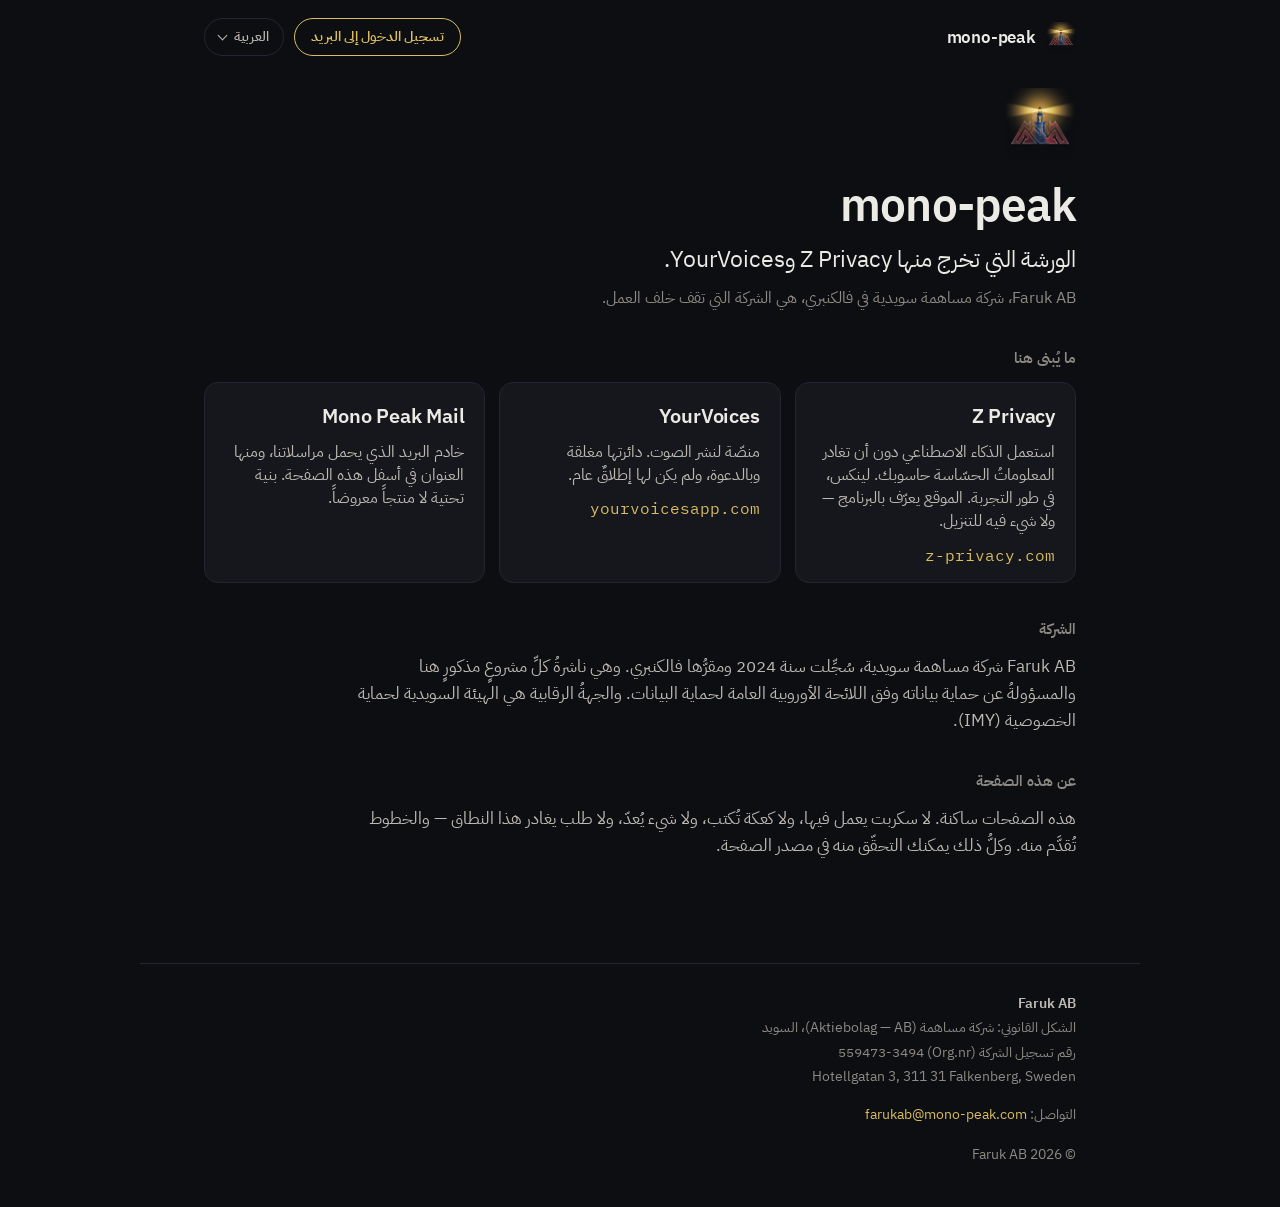
==== commit 5bd0ed80: "A visible way in to the mail, and the one door the owner opened The owner's ruling: this is the scre" ====
--- a/site/ar/index.html
+++ b/site/ar/index.html
@@ -21,12 +21,15 @@
 <body>
 <header class="top">
   <a class="mark" href="/ar/"><span class="mi"><img src="../assets/logo-mark-192.png" width="50" height="50" alt="" aria-hidden="true"></span><span class="wm" lang="en" dir="ltr">mono-peak</span></a>
+  <div class="top-right">
+  <a class="signin" href="/mail/" rel="nofollow">تسجيل الدخول إلى البريد</a>
   <nav class="menus" aria-label="اللغة">
     <details class="menu" name="topmenu">
       <summary lang="ar">العربية</summary>
       <div class="menu-panel"><a class="menu-item" href="/sv/" lang="sv" hreflang="sv">Svenska</a><a class="menu-item" href="/en/" lang="en" hreflang="en">English</a><a class="menu-item" href="/de/" lang="de" hreflang="de">Deutsch</a><a class="menu-item on" href="/ar/" lang="ar" hreflang="ar" dir="rtl" aria-current="page">العربية</a></div>
     </details>
   </nav>
+  </div>
 </header>
 <main>
 <section class="hero">
--- a/site/assets/site.css
+++ b/site/assets/site.css
@@ -20,6 +20,7 @@
   --gold-l: #ECD68F;
   --crim:   #61262C;   /* the peaks, pixel (200,300) */
   --line:   #23262E;
+  --goldbg: #221C10;   /* the beam, dimmed to a ground a button can sit on */
   --line2:  #1B1E25;
   --sans: 'IBM Plex Sans', system-ui, -apple-system, sans-serif;
   --arab: 'IBM Plex Sans Arabic', 'IBM Plex Sans', system-ui, sans-serif;
@@ -66,6 +67,24 @@
 .mi { display: block; inline-size: 30px; block-size: 30px; overflow: hidden; border-radius: 7px; }
 .mi img { display: block; margin: -10px; }
 .wm { font-weight: 600; font-size: 17px; letter-spacing: -0.01em; }
+
+/* The way in to the mail. The owner's ruling of 9 October: this is the screen
+   people reach their mail from, and there is no mail application of ours, so
+   the door must be visible — not buried in a footer. It sits in the top bar
+   beside the language menu, which costs the first screen nothing because the
+   bar is already there. `rel="nofollow"` because a sign-in form is not
+   something to offer a crawler; keeping it out of the index is the server's
+   work, and naming the path in robots.txt would only publish it. */
+.top-right { display: flex; align-items: center; gap: 10px; flex-wrap: wrap; }
+.signin {
+  display: inline-flex; align-items: center;
+  min-block-size: 38px; padding: 7px 16px; border-radius: 999px;
+  border: 1px solid var(--gold); color: var(--gold);
+  font-size: 14px; font-weight: 600; white-space: nowrap;
+}
+.signin:hover, .signin:focus-visible { background: var(--goldbg); color: var(--gold-l); text-decoration: none; }
+html[lang="ar"] .signin { font-family: var(--arab); }
+.signin-row { margin-block-start: clamp(20px, 2.8vw, 28px); }
 
 .menus { display: flex; align-items: center; gap: 6px; flex-wrap: wrap; }
 .menu { position: relative; }
@@ -88,7 +107,12 @@
   transform: rotate(45deg);
 }
 .menu > summary:hover { background: var(--card2); color: var(--ink); }
-.menu[open] > summary { background: var(--card2); color: var(--ink); font-weight: 600; }
+/* State is shown by the ground and the chevron, never by the weight. A
+   summary that goes bold when it opens is WIDER when it opens, and in a bar
+   that wraps that changes the number of rows: at 390 the German label pushed
+   the top bar to two lines shut and one line open, so opening the language
+   menu lifted the mark from y=12 to y=8. A menu may not move the page. */
+.menu[open] > summary { background: var(--card2); color: var(--ink); }
 .menu[open] > summary::after { margin-block-start: 3px; transform: rotate(-135deg); }
 .menu > summary[lang="ar"] { font-family: var(--arab); }
 
